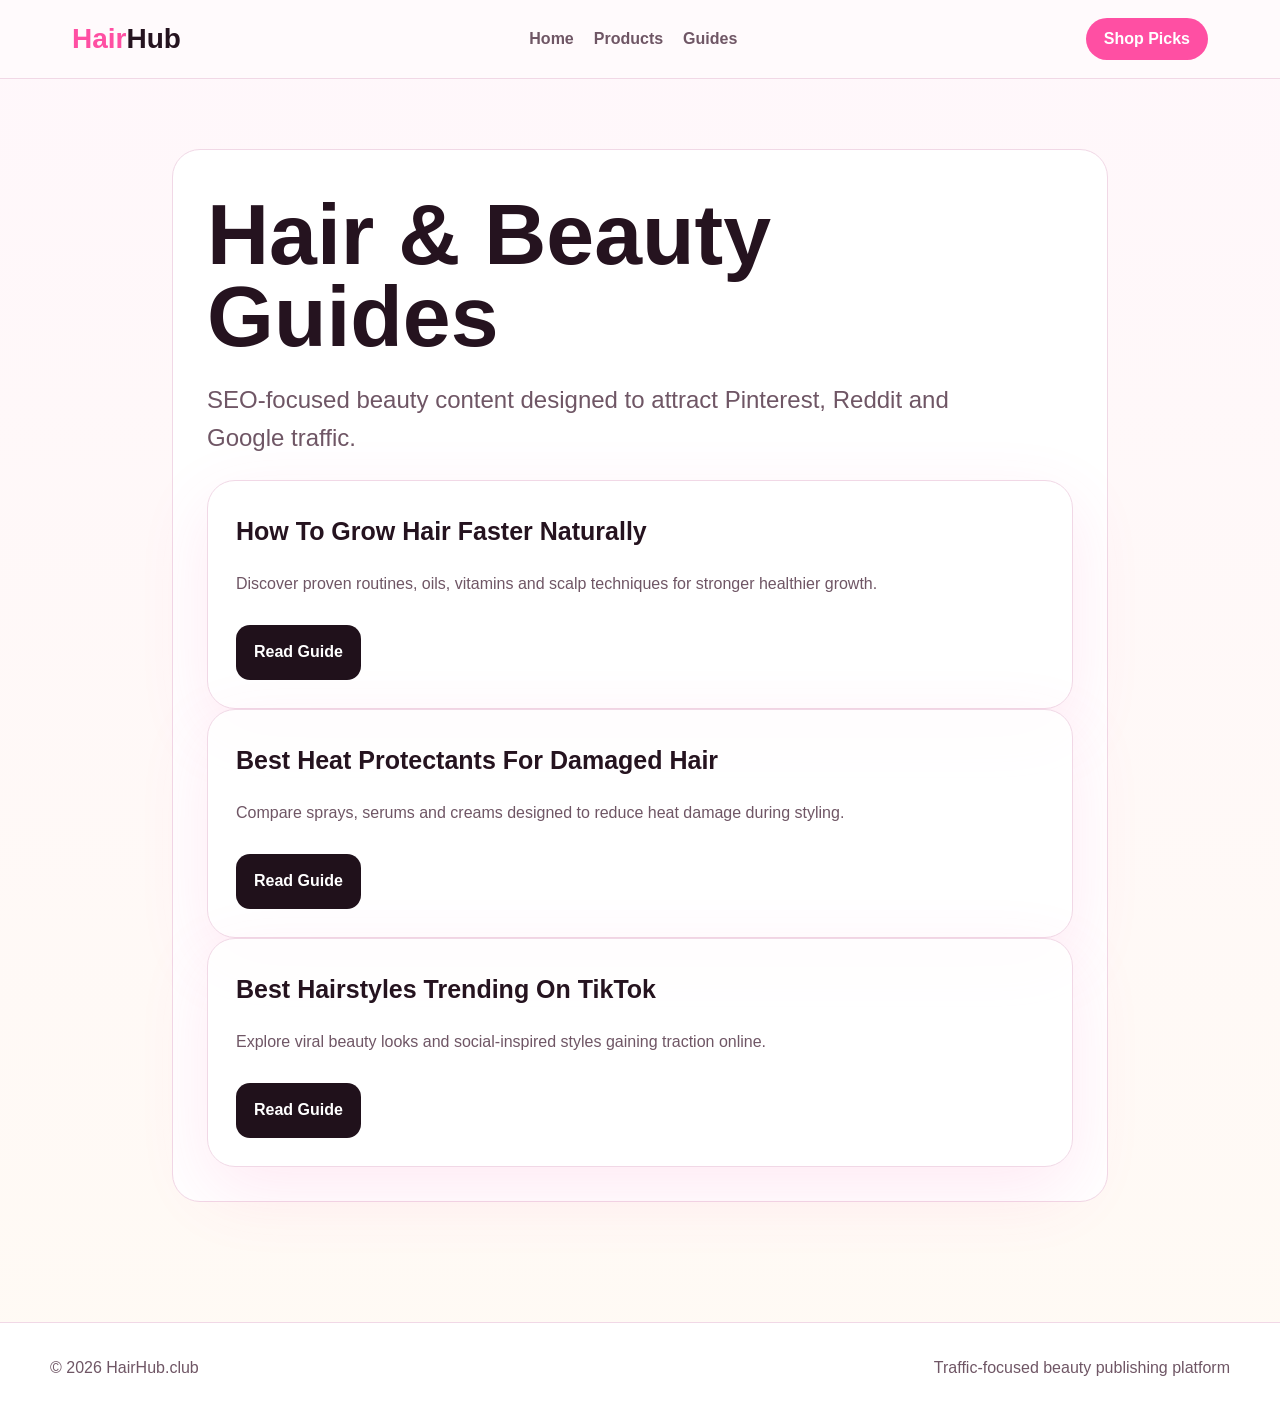
==== guides/index.html @ f1c06bc1 "Add HairHub beauty guides page" ====
<!DOCTYPE html><html lang='en'><head><meta charset='UTF-8'><meta name='viewport' content='width=device-width,initial-scale=1.0'><title>Hair & Beauty Guides | HairHub</title><meta name='description' content='Hair growth, styling and beauty tutorials from HairHub.'><link rel='stylesheet' href='/assets/style.css'><script data-goatcounter='https://marketvibe1.goatcounter.com/count' async src='//gc.zgo.at/count.js'></script></head><body><header class='site'><div class='nav'><a class='logo' href='/'><span>Hair</span>Hub</a><nav><a href='/'>Home</a><a href='/recommended-products/'>Products</a><a href='/guides/'>Guides</a></nav><a class='cta' href='/recommended-products/'>Shop Picks</a></div></header><main class='page'><div class='content'><h1>Hair & Beauty Guides</h1><p class='lead'>SEO-focused beauty content designed to attract Pinterest, Reddit and Google traffic.</p><div class='guide-card'><h3>How To Grow Hair Faster Naturally</h3><p>Discover proven routines, oils, vitamins and scalp techniques for stronger healthier growth.</p><a class='button' href='#'>Read Guide</a></div><div class='guide-card'><h3>Best Heat Protectants For Damaged Hair</h3><p>Compare sprays, serums and creams designed to reduce heat damage during styling.</p><a class='button' href='#'>Read Guide</a></div><div class='guide-card'><h3>Best Hairstyles Trending On TikTok</h3><p>Explore viral beauty looks and social-inspired styles gaining traction online.</p><a class='button' href='#'>Read Guide</a></div></div></main><footer><div class='inner'><div>© 2026 HairHub.club</div><div>Traffic-focused beauty publishing platform</div></div></footer></body></html>
---- assets/style.css ----
:root{--ink:#25131f;--muted:#6f5665;--pink:#ff4fa3;--rose:#fff2f8;--cream:#fffaf4;--card:#ffffff;--line:#f1d8e6;--green:#16a56a;--dark:#20111b}*{box-sizing:border-box}body{margin:0;font-family:Inter,Arial,sans-serif;background:linear-gradient(180deg,#fff7fb,#fffaf4);color:var(--ink)}a{color:inherit}header.site{position:sticky;top:0;z-index:10;background:rgba(255,250,252,.94);backdrop-filter:blur(12px);border-bottom:1px solid var(--line)}.nav{max-width:1180px;margin:auto;padding:18px 22px;display:flex;align-items:center;justify-content:space-between;gap:20px}.logo{font-size:28px;font-weight:900;text-decoration:none}.logo span{color:var(--pink)}nav{display:flex;gap:20px;flex-wrap:wrap}nav a{text-decoration:none;color:var(--muted);font-weight:800}.cta{background:var(--pink);color:white;text-decoration:none;padding:12px 18px;border-radius:999px;font-weight:900}.hero{max-width:1180px;margin:auto;padding:80px 22px;display:grid;grid-template-columns:1.1fr .9fr;gap:34px;align-items:center}.eyebrow{text-transform:uppercase;letter-spacing:.12em;color:var(--pink);font-weight:900;font-size:13px}.hero h1,.page h1{font-size:clamp(42px,8vw,86px);line-height:.95;margin:10px 0 22px}.lead{font-size:clamp(18px,2.2vw,24px);line-height:1.55;color:var(--muted);max-width:780px}.hero-card,.card,.guide-card,.product-card{background:rgba(255,255,255,.86);border:1px solid var(--line);border-radius:28px;box-shadow:0 24px 70px rgba(255,79,163,.12);padding:28px}.hero-card{min-height:420px;background:linear-gradient(135deg,#fff,#ffe3f1)}.hero-card strong{display:block;font-size:52px}.badges{display:flex;gap:10px;flex-wrap:wrap;margin-top:24px}.badge{padding:10px 14px;background:white;border:1px solid var(--line);border-radius:999px;font-weight:800;color:var(--muted)}.section{max-width:1180px;margin:auto;padding:60px 22px}.section h2{font-size:clamp(30px,5vw,54px);margin:0 0 12px}.grid{display:grid;grid-template-columns:repeat(3,1fr);gap:22px}.two{grid-template-columns:1fr 1fr}.guide-card h3,.product-card h3{font-size:25px;margin:0 0 10px}.guide-card p,.product-card p,.card p{color:var(--muted);line-height:1.7}.button{display:inline-block;background:var(--dark);color:white;text-decoration:none;padding:13px 18px;border-radius:14px;font-weight:900;margin-top:12px}.button.pink{background:var(--pink)}.list{padding-left:20px;color:var(--muted);line-height:1.9}.page{max-width:980px;margin:auto;padding:70px 22px}.content{background:white;border:1px solid var(--line);border-radius:28px;padding:34px;line-height:1.8}.content h2{font-size:34px}.notice{background:#fff6dc;border:1px solid #f5d47b;border-radius:18px;padding:16px;color:#70521a}.product-row{display:grid;grid-template-columns:1fr auto;gap:18px;align-items:center;border-top:1px solid var(--line);padding:18px 0}.price{font-weight:900;color:var(--green)}footer{margin-top:50px;border-top:1px solid var(--line);background:#fff;padding:36px 22px;color:var(--muted)}footer .inner{max-width:1180px;margin:auto;display:flex;justify-content:space-between;gap:20px;flex-wrap:wrap}@media(max-width:850px){.hero,.grid,.two{grid-template-columns:1fr}.nav{align-items:flex-start;flex-direction:column}.hero{padding-top:44px}.hero-card{min-height:auto}.product-row{grid-template-columns:1fr}}
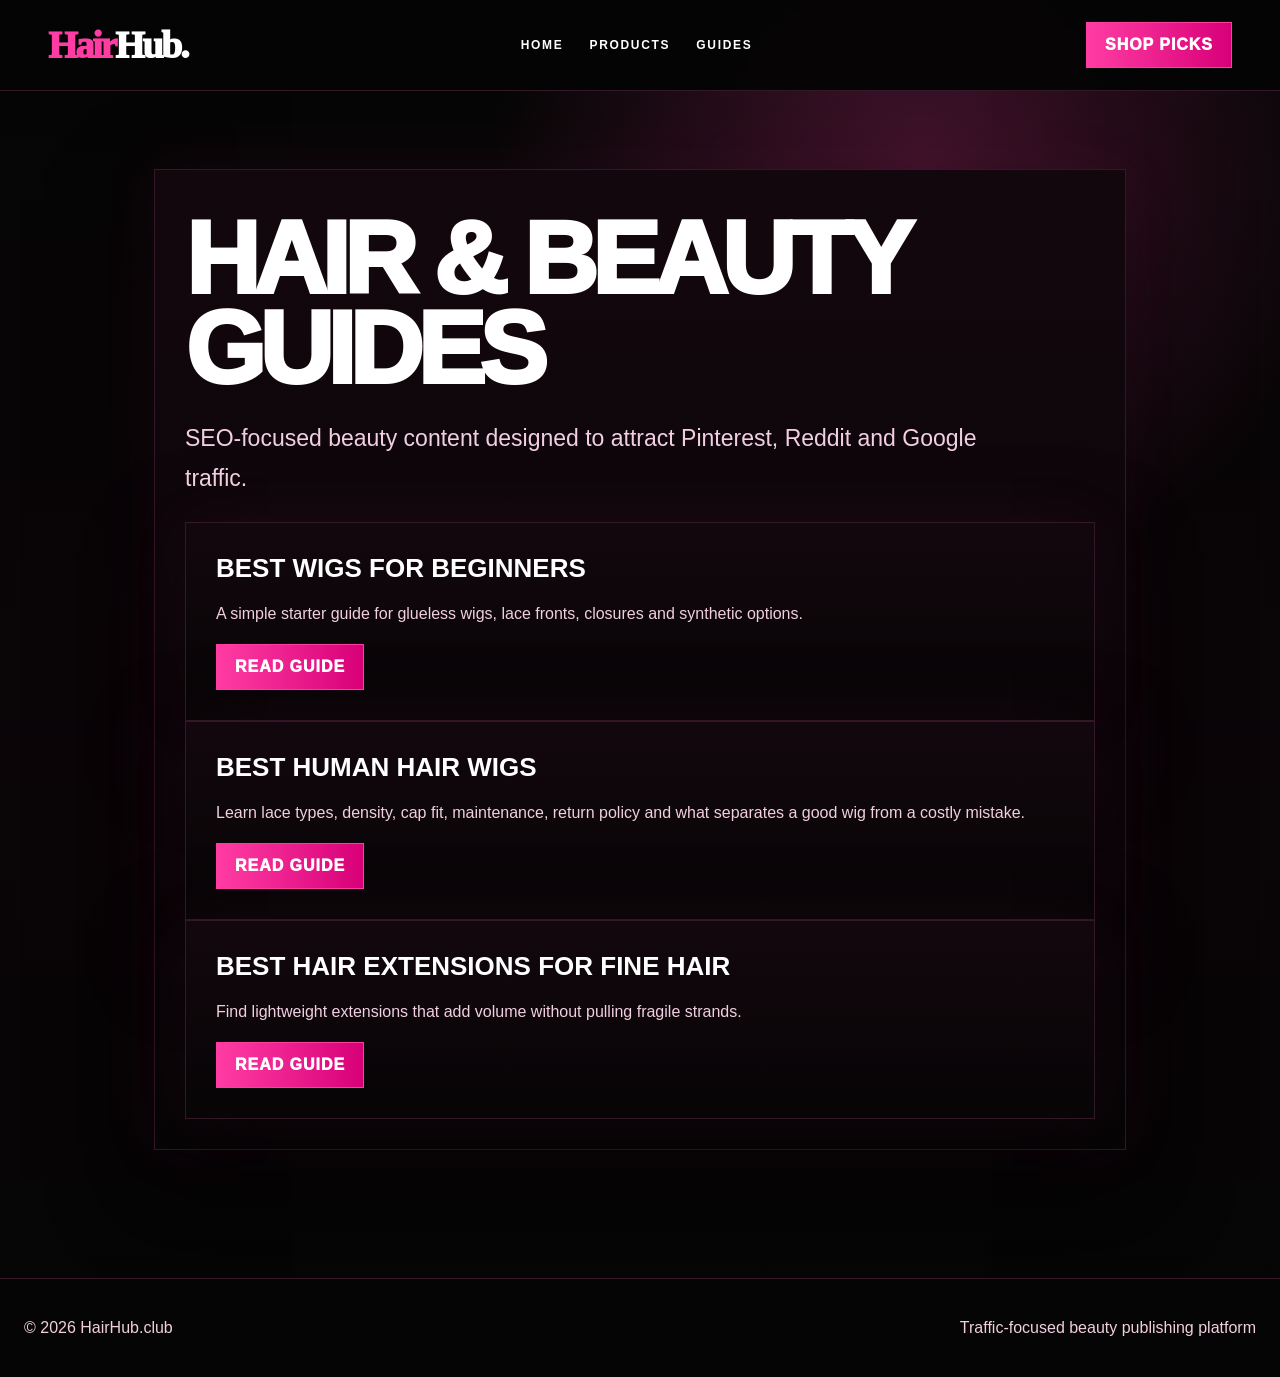
==== commit e3247b00: "Replace guide placeholder links with live pages" ====
--- a/guides/index.html
+++ b/guides/index.html
@@ -1 +1 @@
-<!DOCTYPE html><html lang='en'><head><meta charset='UTF-8'><meta name='viewport' content='width=device-width,initial-scale=1.0'><title>Hair & Beauty Guides | HairHub</title><meta name='description' content='Hair growth, styling and beauty tutorials from HairHub.'><link rel='stylesheet' href='/assets/style.css'><script data-goatcounter='https://marketvibe1.goatcounter.com/count' async src='//gc.zgo.at/count.js'></script></head><body><header class='site'><div class='nav'><a class='logo' href='/'><span>Hair</span>Hub</a><nav><a href='/'>Home</a><a href='/recommended-products/'>Products</a><a href='/guides/'>Guides</a></nav><a class='cta' href='/recommended-products/'>Shop Picks</a></div></header><main class='page'><div class='content'><h1>Hair & Beauty Guides</h1><p class='lead'>SEO-focused beauty content designed to attract Pinterest, Reddit and Google traffic.</p><div class='guide-card'><h3>How To Grow Hair Faster Naturally</h3><p>Discover proven routines, oils, vitamins and scalp techniques for stronger healthier growth.</p><a class='button' href='#'>Read Guide</a></div><div class='guide-card'><h3>Best Heat Protectants For Damaged Hair</h3><p>Compare sprays, serums and creams designed to reduce heat damage during styling.</p><a class='button' href='#'>Read Guide</a></div><div class='guide-card'><h3>Best Hairstyles Trending On TikTok</h3><p>Explore viral beauty looks and social-inspired styles gaining traction online.</p><a class='button' href='#'>Read Guide</a></div></div></main><footer><div class='inner'><div>© 2026 HairHub.club</div><div>Traffic-focused beauty publishing platform</div></div></footer></body></html>+<!DOCTYPE html><html lang='en'><head><meta charset='UTF-8'><meta name='viewport' content='width=device-width,initial-scale=1.0'><title>Hair & Beauty Guides | HairHub</title><meta name='description' content='Hair growth, styling and beauty tutorials from HairHub.'><link rel='stylesheet' href='/assets/style.css'><script data-goatcounter='https://marketvibe1.goatcounter.com/count' async src='//gc.zgo.at/count.js'></script></head><body><header class='site'><div class='nav'><a class='logo' href='/'><span>Hair</span>Hub</a><nav><a href='/'>Home</a><a href='/recommended-products/'>Products</a><a href='/guides/'>Guides</a></nav><a class='cta' href='/recommended-products/'>Shop Picks</a></div></header><main class='page'><div class='content'><h1>Hair & Beauty Guides</h1><p class='lead'>SEO-focused beauty content designed to attract Pinterest, Reddit and Google traffic.</p><div class='guide-card'><h3>Best Wigs For Beginners</h3><p>A simple starter guide for glueless wigs, lace fronts, closures and synthetic options.</p><a class='button' href='/best-wigs-for-beginners/'>Read Guide</a></div><div class='guide-card'><h3>Best Human Hair Wigs</h3><p>Learn lace types, density, cap fit, maintenance, return policy and what separates a good wig from a costly mistake.</p><a class='button' href='/best-human-hair-wigs/'>Read Guide</a></div><div class='guide-card'><h3>Best Hair Extensions For Fine Hair</h3><p>Find lightweight extensions that add volume without pulling fragile strands.</p><a class='button' href='/best-hair-extensions-for-fine-hair/'>Read Guide</a></div></div></main><footer><div class='inner'><div>© 2026 HairHub.club</div><div>Traffic-focused beauty publishing platform</div></div></footer></body></html>
--- a/assets/style.css
+++ b/assets/style.css
@@ -1 +1 @@
-:root{--ink:#25131f;--muted:#6f5665;--pink:#ff4fa3;--rose:#fff2f8;--cream:#fffaf4;--card:#ffffff;--line:#f1d8e6;--green:#16a56a;--dark:#20111b}*{box-sizing:border-box}body{margin:0;font-family:Inter,Arial,sans-serif;background:linear-gradient(180deg,#fff7fb,#fffaf4);color:var(--ink)}a{color:inherit}header.site{position:sticky;top:0;z-index:10;background:rgba(255,250,252,.94);backdrop-filter:blur(12px);border-bottom:1px solid var(--line)}.nav{max-width:1180px;margin:auto;padding:18px 22px;display:flex;align-items:center;justify-content:space-between;gap:20px}.logo{font-size:28px;font-weight:900;text-decoration:none}.logo span{color:var(--pink)}nav{display:flex;gap:20px;flex-wrap:wrap}nav a{text-decoration:none;color:var(--muted);font-weight:800}.cta{background:var(--pink);color:white;text-decoration:none;padding:12px 18px;border-radius:999px;font-weight:900}.hero{max-width:1180px;margin:auto;padding:80px 22px;display:grid;grid-template-columns:1.1fr .9fr;gap:34px;align-items:center}.eyebrow{text-transform:uppercase;letter-spacing:.12em;color:var(--pink);font-weight:900;font-size:13px}.hero h1,.page h1{font-size:clamp(42px,8vw,86px);line-height:.95;margin:10px 0 22px}.lead{font-size:clamp(18px,2.2vw,24px);line-height:1.55;color:var(--muted);max-width:780px}.hero-card,.card,.guide-card,.product-card{background:rgba(255,255,255,.86);border:1px solid var(--line);border-radius:28px;box-shadow:0 24px 70px rgba(255,79,163,.12);padding:28px}.hero-card{min-height:420px;background:linear-gradient(135deg,#fff,#ffe3f1)}.hero-card strong{display:block;font-size:52px}.badges{display:flex;gap:10px;flex-wrap:wrap;margin-top:24px}.badge{padding:10px 14px;background:white;border:1px solid var(--line);border-radius:999px;font-weight:800;color:var(--muted)}.section{max-width:1180px;margin:auto;padding:60px 22px}.section h2{font-size:clamp(30px,5vw,54px);margin:0 0 12px}.grid{display:grid;grid-template-columns:repeat(3,1fr);gap:22px}.two{grid-template-columns:1fr 1fr}.guide-card h3,.product-card h3{font-size:25px;margin:0 0 10px}.guide-card p,.product-card p,.card p{color:var(--muted);line-height:1.7}.button{display:inline-block;background:var(--dark);color:white;text-decoration:none;padding:13px 18px;border-radius:14px;font-weight:900;margin-top:12px}.button.pink{background:var(--pink)}.list{padding-left:20px;color:var(--muted);line-height:1.9}.page{max-width:980px;margin:auto;padding:70px 22px}.content{background:white;border:1px solid var(--line);border-radius:28px;padding:34px;line-height:1.8}.content h2{font-size:34px}.notice{background:#fff6dc;border:1px solid #f5d47b;border-radius:18px;padding:16px;color:#70521a}.product-row{display:grid;grid-template-columns:1fr auto;gap:18px;align-items:center;border-top:1px solid var(--line);padding:18px 0}.price{font-weight:900;color:var(--green)}footer{margin-top:50px;border-top:1px solid var(--line);background:#fff;padding:36px 22px;color:var(--muted)}footer .inner{max-width:1180px;margin:auto;display:flex;justify-content:space-between;gap:20px;flex-wrap:wrap}@media(max-width:850px){.hero,.grid,.two{grid-template-columns:1fr}.nav{align-items:flex-start;flex-direction:column}.hero{padding-top:44px}.hero-card{min-height:auto}.product-row{grid-template-columns:1fr}}+:root{--bg:#050505;--panel:#0f0a0d;--ink:#ffffff;--muted:#f2cfe0;--line:#331827;--pink:#ff3ca3;--pink2:#ff7fbd;--green:#7be0bc}*{box-sizing:border-box}body{margin:0;font-family:Inter,Arial,sans-serif;background:radial-gradient(circle at 72% 12%,rgba(255,60,163,.24),transparent 28%),linear-gradient(180deg,#050505,#0b0508 55%,#050505);color:var(--ink)}a{color:inherit;text-decoration:none}header.site{position:sticky;top:0;z-index:10;background:rgba(5,5,5,.95);backdrop-filter:blur(12px);border-bottom:1px solid var(--line)}.nav{max-width:1240px;margin:auto;padding:22px 28px;display:flex;align-items:center;justify-content:space-between;gap:24px}.logo{font-size:38px;font-weight:950;letter-spacing:-.06em;font-family:Georgia,serif}.logo span{color:var(--pink)}.logo:after{content:'.';color:#fff}nav{display:flex;gap:26px;flex-wrap:wrap}nav a{color:#fff;font-weight:900;text-transform:uppercase;letter-spacing:.14em;font-size:12px}.cta,.button{border:1px solid var(--pink);background:linear-gradient(90deg,var(--pink),#d80078);color:white;padding:13px 18px;border-radius:0;font-weight:950;text-transform:uppercase;letter-spacing:.06em;display:inline-block}.button.pink,.cta:hover,.button:hover{background:#fff;color:#090909;border-color:#fff}.hero{max-width:1240px;margin:auto;padding:88px 28px;display:grid;grid-template-columns:1.05fr .95fr;gap:42px;align-items:center;background:linear-gradient(135deg,rgba(255,60,163,.08),transparent),radial-gradient(circle at 78% 20%,rgba(255,60,163,.3),transparent 30%)}.eyebrow{color:var(--pink2);text-transform:uppercase;letter-spacing:.34em;font-weight:900;font-size:13px}.hero h1,.page h1{font-size:clamp(52px,8vw,108px);line-height:.88;margin:14px 0 24px;font-weight:1000;text-transform:uppercase;letter-spacing:-.06em}.lead{font-size:clamp(18px,2vw,23px);line-height:1.65;color:var(--muted);max-width:820px}.hero-card,.card,.guide-card,.product-card,.content{background:linear-gradient(180deg,#12070d,#070506);border:1px solid var(--line);box-shadow:0 30px 90px rgba(0,0,0,.55),0 0 55px rgba(255,60,163,.08);padding:30px}.hero-card{min-height:440px;display:flex;flex-direction:column;justify-content:flex-end;background:linear-gradient(180deg,rgba(12,5,9,.15),#090506),radial-gradient(circle at 50% 18%,rgba(255,60,163,.28),transparent 38%)}.hero-card strong{display:block;font-size:64px;line-height:.9;text-transform:uppercase;color:#fff}.badges{display:flex;gap:10px;flex-wrap:wrap;margin-top:24px}.badge{padding:10px 14px;background:#090506;border:1px solid var(--line);font-weight:900;color:var(--pink2);text-transform:uppercase;letter-spacing:.09em;font-size:12px}.section{max-width:1240px;margin:auto;padding:68px 28px}.section h2{font-size:clamp(34px,5vw,64px);line-height:.95;margin:0 0 26px;text-transform:uppercase;letter-spacing:-.05em}.grid{display:grid;grid-template-columns:repeat(3,1fr);gap:22px}.two{grid-template-columns:1fr 1fr}.guide-card h3,.product-card h3{font-size:26px;margin:0 0 10px;text-transform:uppercase}.guide-card p,.product-card p,.card p,.content p,.list{color:var(--muted);line-height:1.75}.page{max-width:1020px;margin:auto;padding:78px 24px}.content{border-radius:0}.content h2{font-size:36px;text-transform:uppercase}.notice{background:#15080f;border:1px solid var(--pink);padding:16px;color:#ffd9ec;margin:20px 0}.product-row{display:grid;grid-template-columns:1fr auto;gap:22px;align-items:center;border-top:1px solid var(--line);padding:24px 0}.price{font-weight:950;color:var(--pink2);text-transform:uppercase;letter-spacing:.08em}footer{margin-top:50px;border-top:1px solid var(--line);background:#050505;padding:40px 24px;color:var(--muted)}footer .inner{max-width:1240px;margin:auto;display:flex;justify-content:space-between;gap:20px;flex-wrap:wrap}@media(max-width:850px){.hero,.grid,.two{grid-template-columns:1fr}.nav{align-items:flex-start;flex-direction:column}.hero{padding-top:52px}.hero-card{min-height:auto}.product-row{grid-template-columns:1fr}.hero h1,.page h1{font-size:48px}}
